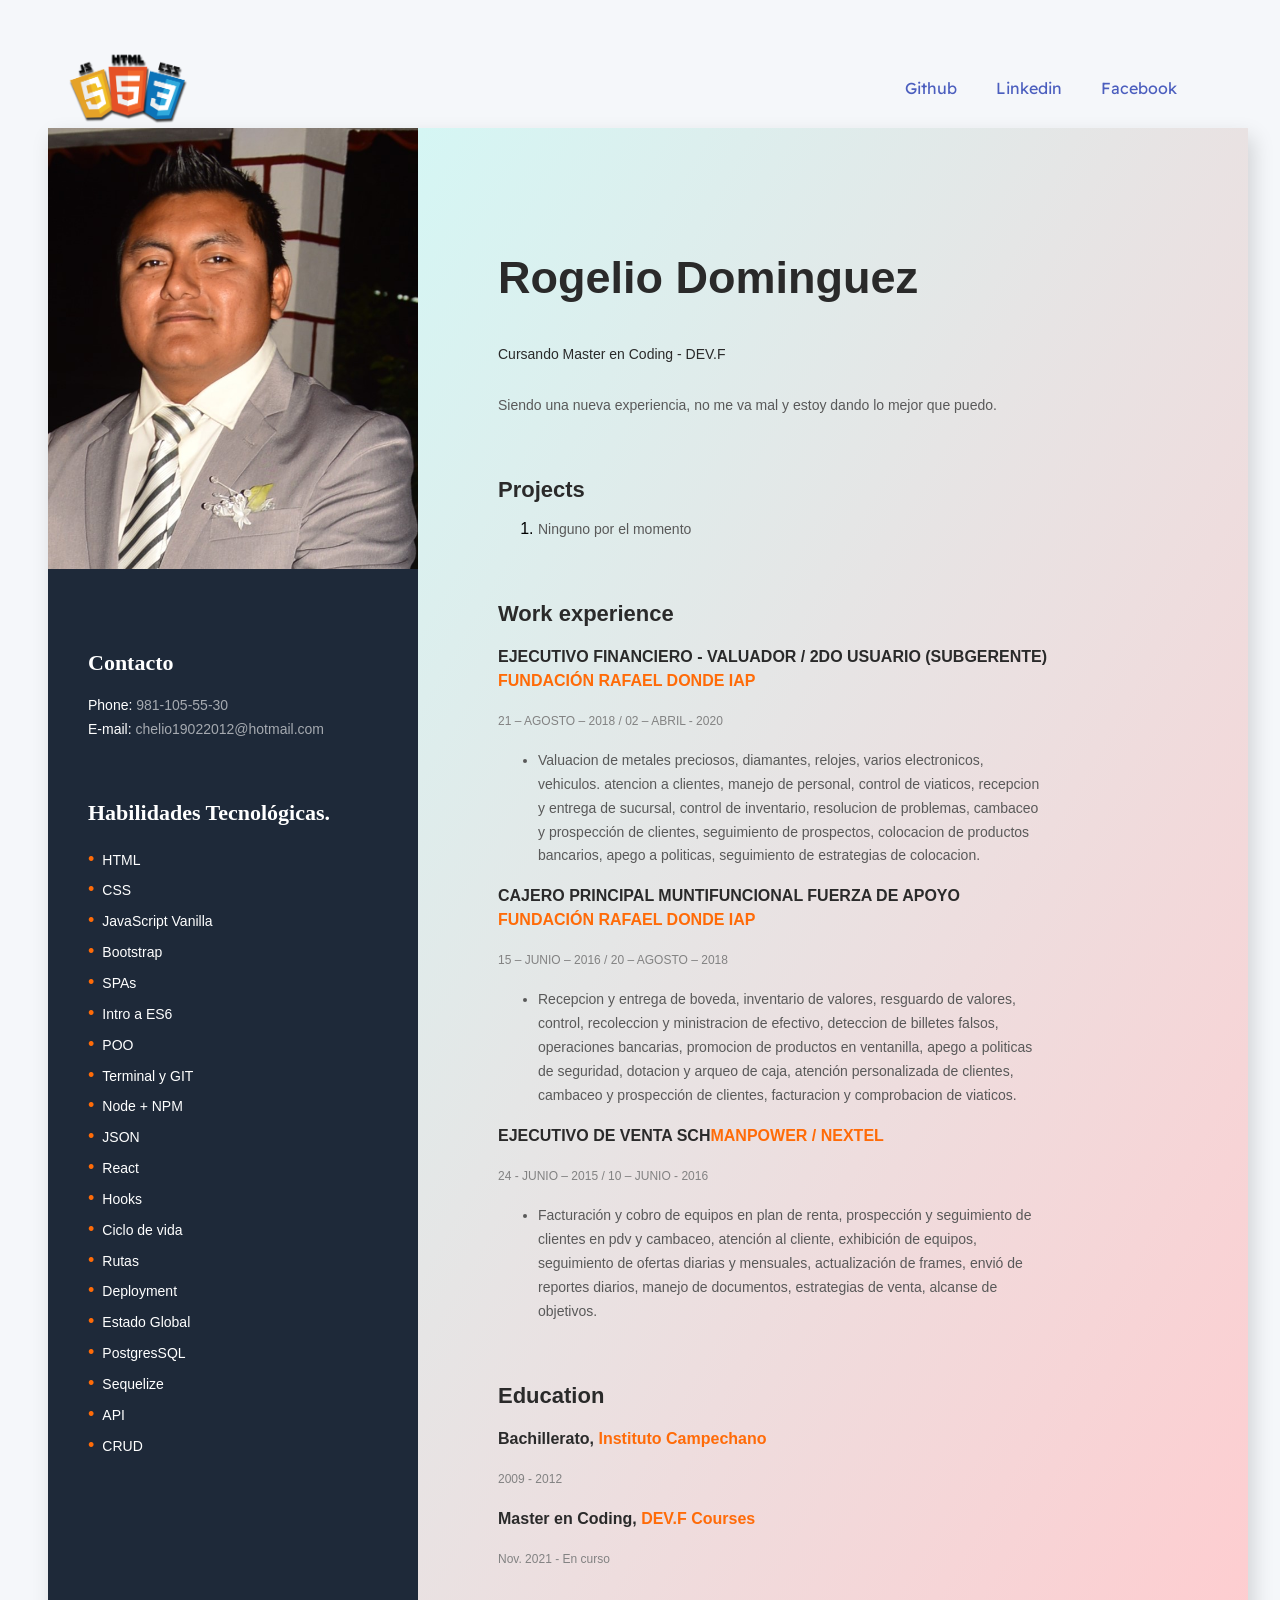
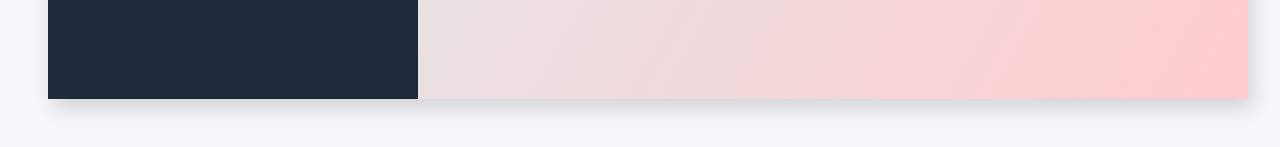
==== index.html @ a3e06536 "linkeando el navbar" ====
<!DOCTYPE html>
<html lang="es">
<head>
    <meta charset="UTF-8">
    <meta http-equiv="X-UA-Compatible" content="IE=edge">
    <meta name="viewport" content="width=device-width, initial-scale=1.0">
    <title>Mi C.V.</title>
    <!-- fonts de google -->
    <link rel="preconnect" href="https://fonts.googleapis.com">
<link rel="preconnect" href="https://fonts.gstatic.com" crossorigin>
<link href="https://fonts.googleapis.com/css2?family=Nunito+Sans:wght@400;600&family=Readex+Pro:wght@500&display=swap" rel="stylesheet">
    <link rel="stylesheet" href="mi-cv-style.css">
</head>
<body>
    <main class="info">
        <nav class="navbar">
            <div class="navbar__logo">
                <img src="./img/js-html-css.png" alt="navbar__logo">
            </div>
            <div class="navbar__links">
                <a href="https://github.com/CHELIO1902?tab=repositories">Github</a>
                <a href="https://www.linkedin.com/in/rogelio-dominguez-cob-293a72222/">Linkedin</a>
                <a href="https://www.facebook.com/CHELIO25/">Facebook</a>
                <!-- <a href=""></a> -->
            </div>
        </nav>
        <div class="container">
            <aside class="left-side">
              <img
                src="./img/DSC_0675 - copia.JPG"
                alt="My photo"
                width="370"
                class="photo"
              />
      
              <section class="contacts">
                <h2 class="contacts-title">Contacto</h2>
                <ul class="contacts-list">
                  <li class="contacts-item">
                    Phone:
                    <a href="tel:+777777777777" class="contacts-link"
                      >981-105-55-30</a
                    >
                  </li>
                  <li class="contacts-item">
                    E-mail:
                    <a href="mailto:JohnDoe@gmail.com" class="contacts-link"
                      >chelio19022012@hotmail.com</a
                    >
                  </li>
                </ul>
              </section>
      
              <section class="skills">
                <h2 class="skills-title">
                  Habilidades Tecnológicas.
                </h2>
                <ul class="skills-list">
                  <li class="skills-item">HTML</li>
                  <li class="skills-item">CSS</li>
                  <li class="skills-item">JavaScript Vanilla</li>
                  <li class="skills-item">Bootstrap</li>
                  <li class="skills-item">SPAs</li>
                  <li class="skills-item">Intro a ES6</li>
                  <li class="skills-item">POO</li>
                  <li class="skills-item">Terminal y GIT</li>
                  <li class="skills-item">Node + NPM</li>
                  <li class="skills-item">JSON</li>
                  <li class="skills-item">React</li>
                  <li class="skills-item">Hooks</li>
                  <li class="skills-item">Ciclo de vida</li>
                  <li class="skills-item">Rutas</li>
                  <li class="skills-item">Deployment</li>
                  <li class="skills-item">Estado Global</li>
                  <li class="skills-item">PostgresSQL </li>
                  <li class="skills-item">Sequelize</li>
                  <li class="skills-item">API</li>
                  <li class="skills-item">CRUD</li>
                

                <!--   <li class="skills-item">React</li>
                  <li class="skills-item">Node.js</li> -->
                </ul>
              </section>
              <section class="skills">
                <!-- <h2 class="skills-title">
                  Soft skills
                </h2>
                <ul class="skills-list">
                  <li class="skills-item">Scrum</li>
                  <li class="skills-item">Agile</li>
                  <li class="skills-item">GTD</li>
                  <li class="skills-item">Teamwork</li> -->
                </ul>
              </section>
            </aside>
            <div class="right-side">
              <section class="bio">
                <h1 class="bio-title">Rogelio Dominguez</h1>
                <p class="bio-occupation">
                  Cursando Master en Coding - DEV.F
                </p>
                <p class="bio-about">Siendo una nueva experiencia, no me va mal y estoy dando lo mejor que puedo.
                </p>
              </section>
      
              <section class="projects">
                <h2 class="projects-title">Projects</h2>
      
                <ol>
                  <li>
                    <a class="experience-item">
                      Ninguno por el momento
                    </a>
                  <!-- </li>
                  <li>
                    <a href="https://cryptohub.goit.global/" class="projects-link">
                      https://cryptohub.goit.global
                    </a>
                  </li>
                  <li>
                    <a href="https://kidslike.goit.global/" class="projects-link">
                      https://kidslike.goit.global
                    </a> -->
                  </li>
                </ol>
              </section>
              <section class="jobs">
                <h2 class="jobs-title">
                  Work experience
                </h2>
      
                <h3 class="jobs-occupation">
                  EJECUTIVO FINANCIERO - VALUADOR / 2DO USUARIO (SUBGERENTE)
                  <span class="accent">FUNDACIÓN RAFAEL DONDE IAP </span>
                </h3>
      
                <p class="jobs-time">
                  21 – AGOSTO – 2018 / 02 – ABRIL - 2020
                </p>
      
                <ul class="experience">
                  <li class="experience-item">Valuacion de metales preciosos, diamantes, relojes, varios electronicos, vehiculos. atencion a clientes, manejo de personal, control de viaticos, recepcion y entrega de sucursal, control de inventario, resolucion de problemas, cambaceo y prospección de clientes, seguimiento de prospectos, colocacion de productos bancarios, apego a politicas, seguimiento de estrategias de colocacion.
                </ul>
      
                <h3 class="jobs-occupation">
                  CAJERO PRINCIPAL MUNTIFUNCIONAL FUERZA DE APOYO <span class="accent">FUNDACIÓN RAFAEL DONDE IAP</span>
                </h3>
                <p class="jobs-time">15 – JUNIO – 2016 / 20 – AGOSTO – 2018</p>
                <ul class="experience">
                  <li class="experience-item">Recepcion y entrega de boveda, inventario de valores, resguardo de valores, control, recoleccion y ministracion de efectivo, deteccion de billetes falsos, operaciones bancarias, promocion de productos en ventanilla, apego a politicas de seguridad, dotacion y arqueo de caja, atención personalizada de clientes, cambaceo y prospección de clientes, facturacion y comprobacion de viaticos.</li>
                  
                </ul>
      
                <h3 class="jobs-occupation">
                  EJECUTIVO DE VENTA SCH<span class="accent">MANPOWER / NEXTEL</span>
                </h3>
                <p class="jobs-time">24 - JUNIO – 2015 / 10 – JUNIO - 2016 </p>
                <ul class="experience">
                  <li class="experience-item">Facturación y cobro de equipos en plan de renta, prospección y seguimiento de clientes en pdv y cambaceo, atención al cliente, exhibición de equipos, seguimiento de ofertas diarias y mensuales, actualización de frames, envió de reportes diarios, manejo de documentos, estrategias de venta, alcanse de objetivos.</li>
                  
                </ul>
              </section>
              <section class="education">
                <h2 class="education-title">Education</h2>
      
                <h3 class="education-degree">
                  Bachillerato,
                  <span class="accent"
                    > Instituto Campechano</span>
                </h3>
                <p class="education-time">2009 - 2012</p>
      
                <h3 class="education-degree">
                  Master en Coding, <span class="accent">DEV.F Courses</span>
                </h3>
                <p class="education-time">Nov. 2021 - En curso</p>
              </section>
            </div>
          </div>

    </main>

</body>
</html>
---- mi-cv-style.css ----
/*utilidades*/
.info {
    display: flex;
    flex-direction: column;
    align-items: center;
}

/*secciones*/
.navbar {
    height: 80px;
    width: 1152px;
    display: flex;
    justify-content: space-between;
}

.navbar__logo {
    height: 100%;
    width: 300px;
}
 .navbar__logo img {
     height: 100%;
     width: auto;
 }

.navbar__links {
    height: 100%;
    width: 350px;
    display: flex;
    justify-content: space-evenly;
    align-items: center;
}

.navbar__links a {
    text-decoration: none;
    font-family: Arial, Helvetica, sans-serif;
    color:  #4b5ebe;
    font-family: 'Readex Pro', sans-serif;
}
/* imagen e informacion personal */
body {
    background-color: #f5f7fa;
    padding: 40px;
    font-family: 'Montserrat', sans-serif;
  }
  
  .container {
    display: flex;
    width: 1200px;
    margin-left: auto;
    margin-right: auto;
  
    background: linear-gradient(
      120deg,
      #ccfffc,
      #ffcccf
    );
    box-shadow: 5px 9px 20px rgba(0, 0, 0, 0.15);
  }
  
  .bio,
  .projects,
  .jobs,
  .education {
    margin-bottom: 60px;
  }
  
  .right-side {
    width: 830px;
    padding-left: 80px;
    padding-right: 200px;
    padding-top: 68px;
    padding-bottom: 68px;
  }
  
  .bio-title {
    font-size: 45px;
    line-height: 2;
    margin-bottom: 20px;
  }
  
  .bio-occupation {
    margin-bottom: 27px;
  }
  
  .bio-title,
  .bio-occupation {
    color: #2a2a2a;
  }
  
  .bio-occupation,
  .bio-about {
    font-size: 14px;
    line-height: 1.714;
  }
  
  .bio-about {
    color: #595959;
  }
  
  .projects-title {
    margin-bottom: 14px;
    color: #2a2a2a;
    font-size: 22px;
    line-height: 24px;
  }
  
  .projects-link {
    color: #220fdc;
    font-size: 14px;
    line-height: 24px;
  }
  
  .projects-link:hover {
    color: #ff6b08;
  }
  
  .jobs-title,
  .education-title {
    color: #2a2a2a;
    font-size: 22px;
    line-height: 1.091;
  }
  
  .jobs-occupation,
  .education-degree {
    color: #2a2a2a;
    font-size: 16px;
    line-height: 1.5;
  }
  
  .jobs-time,
  .education-time {
    color: #828282;
    font-size: 12px;
    line-height: 2;
  }
  
  .experience-item {
    color: #595959;
    font-size: 14px;
    line-height: 1.714;
  }
  
  .accent {
    color: #ff6b08;
  }
  
  /* ========= left-side ========= */
  
  .left-side {
    width: 370px;
    background-color: #1e2939;
    color: #fff;
  }
  
  .skills-title {
    font-size: 22px;
    line-height: 1.091;
  }
  
  .skills-item {
    font-size: 14px;
    line-height: 1.714;
  }
  
  .skills-list {
    list-style: none;
    padding-left: 0;
  }
  
  .skills-item::before {
    content: "\2022";
    margin-right: 8px;
    color: #ff6b08;
    font-size: 18px;
  }
  
  .photo {
    width: 370px;
  }
  
  .photo,
  .contacts,
  .skills,
  .widget {
    margin-bottom: 60px;
  }
  
  .contacts,
  .skills,
  .widget {
    padding-left: 40px;
  }
  
  .contacts-title,
  .skills-title {
    color: #ffffff;
    font-family: Montserrat;
    font-size: 22px;
    font-weight: 700;
    line-height: 24px;
  }
  
  .contacts-list {
    list-style: none;
    padding-left: 0;
  }
  
  .contacts-item {
    font-size: 14px;
    font-weight: 400;
    line-height: 24px;
    color: #ffffff;
  }
  
  .contacts-link {
    opacity: 0.6;
    color: #ffffff;
    text-decoration: none;
  }
  
  .contacts-link:hover {
    opacity: 1;
    text-decoration: underline;
  }
  
  .widget-link {
    color: #fff;
    background-color: #ff6b08;
    padding-top: 20px;
    padding-right: 43px;
    padding-bottom: 20px;
    padding-left: 43px;
    text-decoration: none;
    text-transform: uppercase;
    font-size: 12px;
    font-weight: bold;
    box-shadow: 0px 0px 13px 1px rgba(255,107,8,0.4);
  }
  
  .widget-link:hover {
    box-shadow: 0px 6px 32px 1px rgba(255,107,8,0.92);
  }
  
  .widget:hover {
    animation: shake 1s;
  }
  
  .photo:hover {
    animation: pulse 1s;
  }
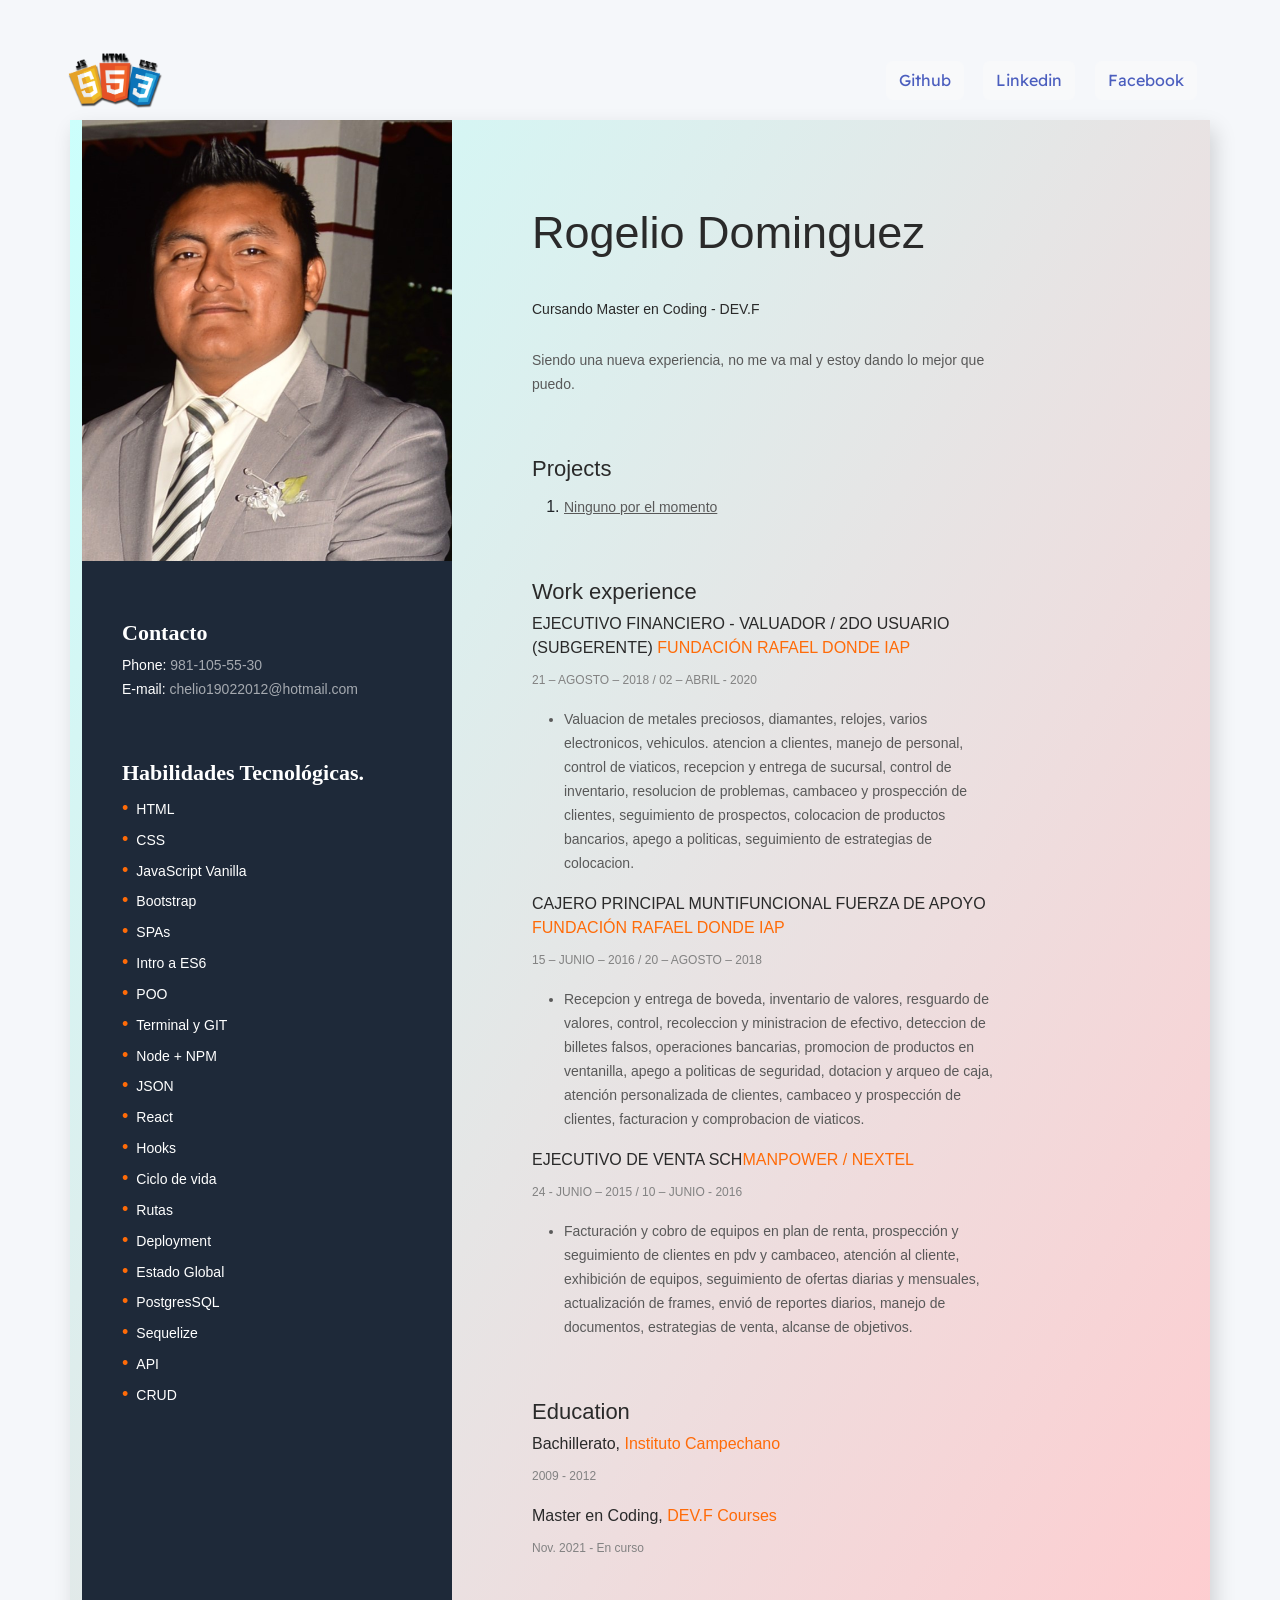
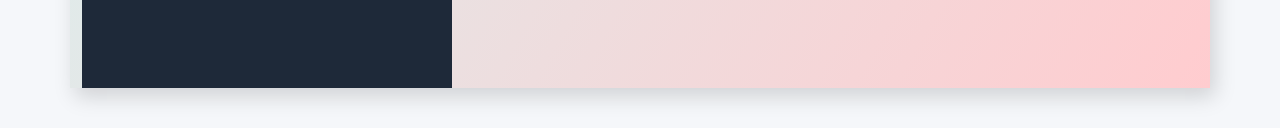
==== commit 14822b35: "agregando bootstrap y actualizando los link" ====
--- a/index.html
+++ b/index.html
@@ -6,10 +6,11 @@
     <meta name="viewport" content="width=device-width, initial-scale=1.0">
     <title>Mi C.V.</title>
     <!-- fonts de google -->
-    <link rel="preconnect" href="https://fonts.googleapis.com">
+<link href="https://cdn.jsdelivr.net/npm/bootstrap@5.2.1/dist/css/bootstrap.min.css" rel="stylesheet" integrity="sha384-iYQeCzEYFbKjA/T2uDLTpkwGzCiq6soy8tYaI1GyVh/UjpbCx/TYkiZhlZB6+fzT" crossorigin="anonymous">
+<link rel="preconnect" href="https://fonts.googleapis.com">
 <link rel="preconnect" href="https://fonts.gstatic.com" crossorigin>
 <link href="https://fonts.googleapis.com/css2?family=Nunito+Sans:wght@400;600&family=Readex+Pro:wght@500&display=swap" rel="stylesheet">
-    <link rel="stylesheet" href="mi-cv-style.css">
+<link rel="stylesheet" href="mi-cv-style.css">
 </head>
 <body>
     <main class="info">
@@ -18,9 +19,16 @@
                 <img src="./img/js-html-css.png" alt="navbar__logo">
             </div>
             <div class="navbar__links">
-                <a href="https://github.com/CHELIO1902?tab=repositories">Github</a>
-                <a href="https://www.linkedin.com/in/rogelio-dominguez-cob-293a72222/">Linkedin</a>
-                <a href="https://www.facebook.com/CHELIO25/">Facebook</a>
+              <button type="button" class="btn btn-light">
+                <a href="https://github.com/CHELIO1902?tab=repositories" target="_blank">Github</a>
+              </button>
+              <button type="button" class="btn btn-light">
+                <a href="https://www.linkedin.com/in/rogelio-dominguez-cob-293a72222/" target="_blank">Linkedin</a>
+              </button>
+              <button type="button" class="btn btn-light">
+                <a href="https://www.facebook.com/CHELIO25/" target="_blank">Facebook</a>
+              </button> 
+
                 <!-- <a href=""></a> -->
             </div>
         </nav>
@@ -180,6 +188,6 @@
           </div>
 
     </main>
-
+    <script src="https://cdn.jsdelivr.net/npm/bootstrap@5.2.1/dist/js/bootstrap.bundle.min.js" integrity="sha384-u1OknCvxWvY5kfmNBILK2hRnQC3Pr17a+RTT6rIHI7NnikvbZlHgTPOOmMi466C8" crossorigin="anonymous"></script>
 </body>
 </html>
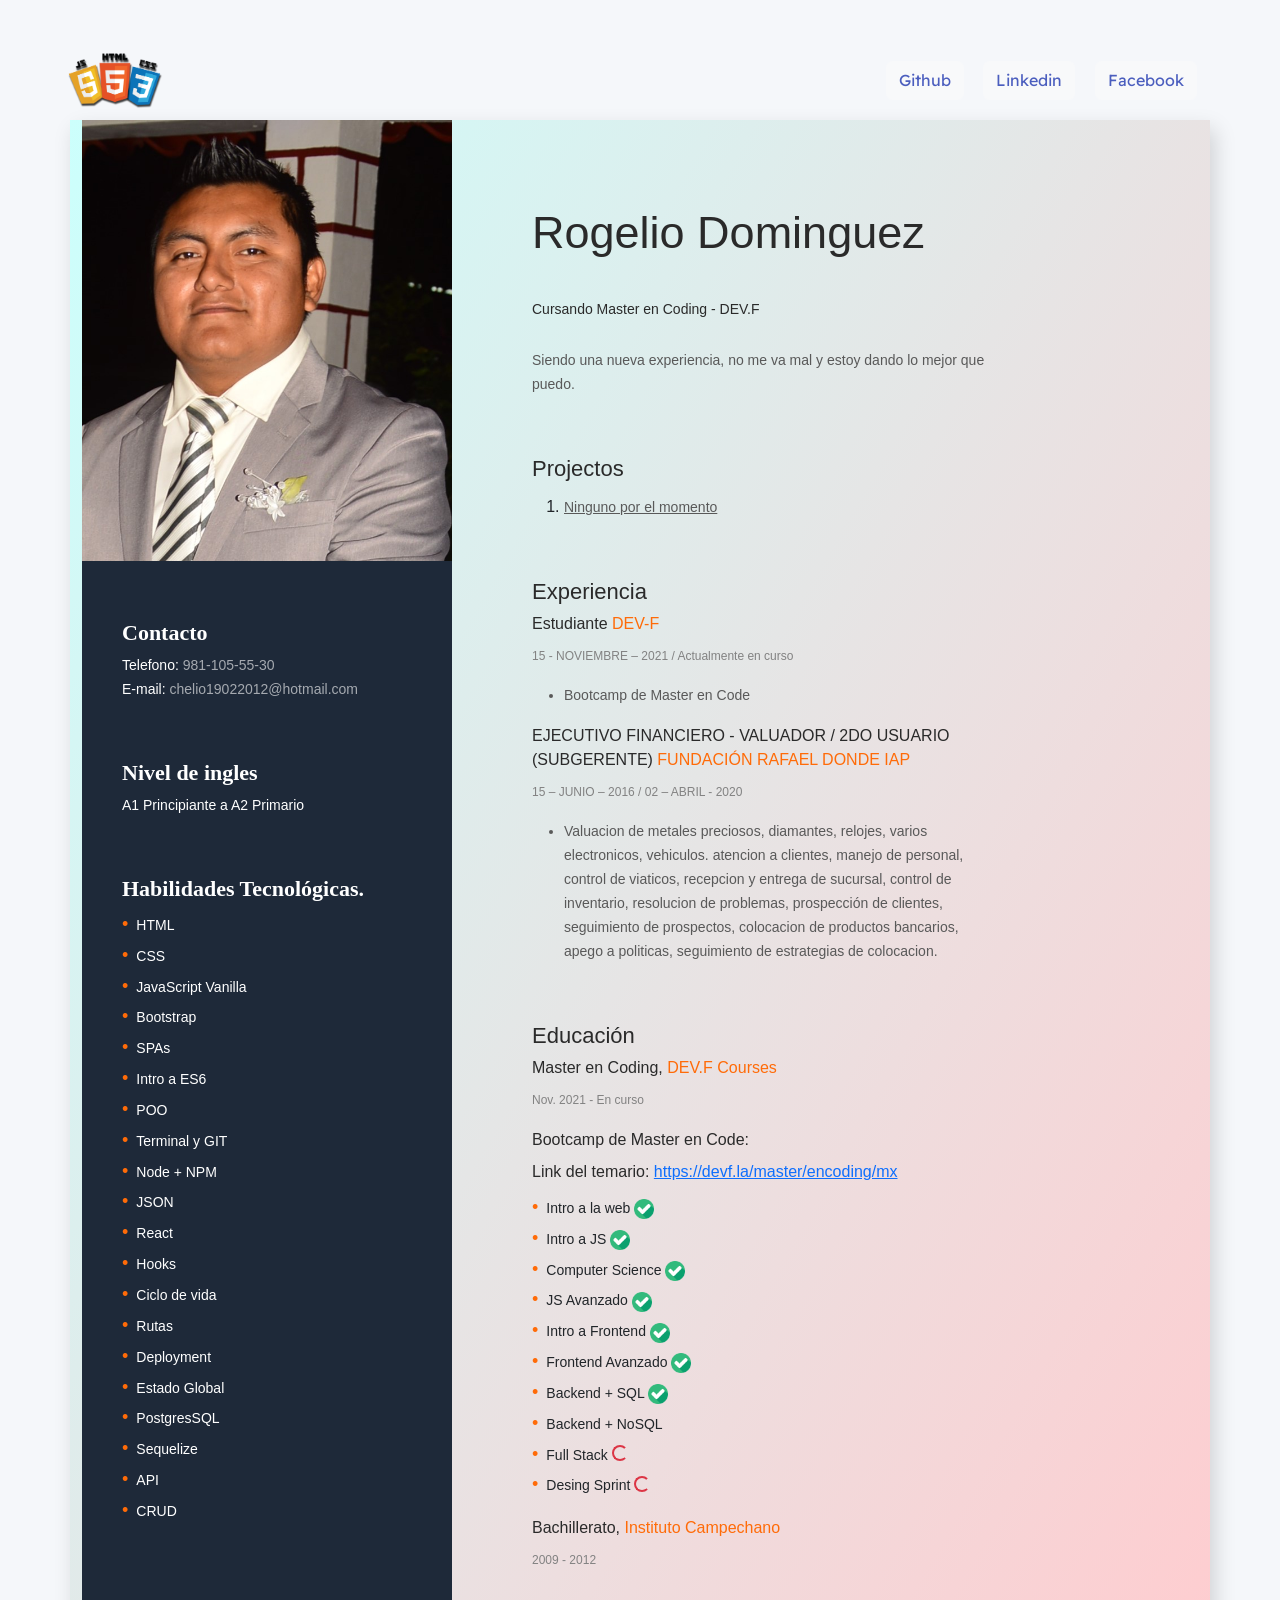
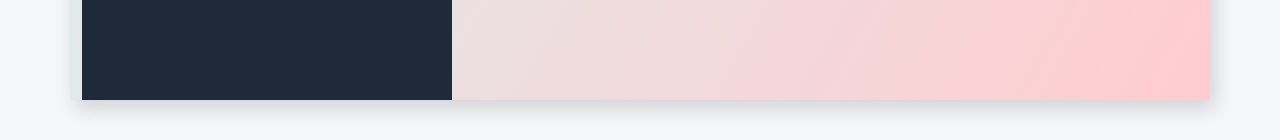
==== commit 107014a7: "Actualizando cv, agregando iconos e informacion de DEV-F" ====
--- a/index.html
+++ b/index.html
@@ -45,16 +45,28 @@
                 <h2 class="contacts-title">Contacto</h2>
                 <ul class="contacts-list">
                   <li class="contacts-item">
-                    Phone:
-                    <a href="tel:+777777777777" class="contacts-link"
+                    Telefono:
+                    <a  class="contacts-link"
                       >981-105-55-30</a
                     >
                   </li>
+
                   <li class="contacts-item">
                     E-mail:
-                    <a href="mailto:JohnDoe@gmail.com" class="contacts-link"
+                    <a class="contacts-link"
                       >chelio19022012@hotmail.com</a
                     >
+                  </li>
+
+                  
+                </ul>
+              </section>
+
+              <section class="contacts">
+                <h2 class="contacts-title">Nivel de ingles</h2>
+                <ul class="contacts-list">
+                  <li class="contacts-item">
+                    A1 Principiante a A2 Primario
                   </li>
                 </ul>
               </section>
@@ -84,22 +96,8 @@
                   <li class="skills-item">Sequelize</li>
                   <li class="skills-item">API</li>
                   <li class="skills-item">CRUD</li>
-                
-
-                <!--   <li class="skills-item">React</li>
-                  <li class="skills-item">Node.js</li> -->
-                </ul>
-              </section>
-              <section class="skills">
-                <!-- <h2 class="skills-title">
-                  Soft skills
-                </h2>
-                <ul class="skills-list">
-                  <li class="skills-item">Scrum</li>
-                  <li class="skills-item">Agile</li>
-                  <li class="skills-item">GTD</li>
-                  <li class="skills-item">Teamwork</li> -->
-                </ul>
+                </ul>
+
               </section>
             </aside>
             <div class="right-side">
@@ -113,65 +111,99 @@
               </section>
       
               <section class="projects">
-                <h2 class="projects-title">Projects</h2>
+                <h2 class="projects-title">Projectos</h2>
       
                 <ol>
                   <li>
                     <a class="experience-item">
                       Ninguno por el momento
                     </a>
-                  <!-- </li>
-                  <li>
-                    <a href="https://cryptohub.goit.global/" class="projects-link">
-                      https://cryptohub.goit.global
-                    </a>
-                  </li>
-                  <li>
-                    <a href="https://kidslike.goit.global/" class="projects-link">
-                      https://kidslike.goit.global
-                    </a> -->
                   </li>
                 </ol>
               </section>
+
+              <!-- experiencia -->
               <section class="jobs">
                 <h2 class="jobs-title">
-                  Work experience
+                  Experiencia
                 </h2>
-      
+                
+                <h3 class="jobs-occupation">
+                  Estudiante <span class="accent"> DEV-F</span>
+                </h3>
+                <p class="jobs-time">15 - NOVIEMBRE – 2021 / Actualmente en curso </p>
+                <ul class="experience">
+                  <li class="experience-item">Bootcamp de Master en Code</li>
+                </ul>
+
                 <h3 class="jobs-occupation">
                   EJECUTIVO FINANCIERO - VALUADOR / 2DO USUARIO (SUBGERENTE)
                   <span class="accent">FUNDACIÓN RAFAEL DONDE IAP </span>
                 </h3>
       
                 <p class="jobs-time">
-                  21 – AGOSTO – 2018 / 02 – ABRIL - 2020
+                  15 – JUNIO – 2016 / 02 – ABRIL - 2020
                 </p>
       
                 <ul class="experience">
-                  <li class="experience-item">Valuacion de metales preciosos, diamantes, relojes, varios electronicos, vehiculos. atencion a clientes, manejo de personal, control de viaticos, recepcion y entrega de sucursal, control de inventario, resolucion de problemas, cambaceo y prospección de clientes, seguimiento de prospectos, colocacion de productos bancarios, apego a politicas, seguimiento de estrategias de colocacion.
-                </ul>
-      
-                <h3 class="jobs-occupation">
-                  CAJERO PRINCIPAL MUNTIFUNCIONAL FUERZA DE APOYO <span class="accent">FUNDACIÓN RAFAEL DONDE IAP</span>
-                </h3>
-                <p class="jobs-time">15 – JUNIO – 2016 / 20 – AGOSTO – 2018</p>
-                <ul class="experience">
-                  <li class="experience-item">Recepcion y entrega de boveda, inventario de valores, resguardo de valores, control, recoleccion y ministracion de efectivo, deteccion de billetes falsos, operaciones bancarias, promocion de productos en ventanilla, apego a politicas de seguridad, dotacion y arqueo de caja, atención personalizada de clientes, cambaceo y prospección de clientes, facturacion y comprobacion de viaticos.</li>
-                  
-                </ul>
-      
-                <h3 class="jobs-occupation">
-                  EJECUTIVO DE VENTA SCH<span class="accent">MANPOWER / NEXTEL</span>
-                </h3>
-                <p class="jobs-time">24 - JUNIO – 2015 / 10 – JUNIO - 2016 </p>
-                <ul class="experience">
-                  <li class="experience-item">Facturación y cobro de equipos en plan de renta, prospección y seguimiento de clientes en pdv y cambaceo, atención al cliente, exhibición de equipos, seguimiento de ofertas diarias y mensuales, actualización de frames, envió de reportes diarios, manejo de documentos, estrategias de venta, alcanse de objetivos.</li>
-                  
-                </ul>
+                  <li class="experience-item">Valuacion de metales preciosos, diamantes, relojes, varios electronicos, vehiculos. atencion a clientes, manejo de personal, control de viaticos, recepcion y entrega de sucursal, control de inventario, resolucion de problemas, prospección de clientes, seguimiento de prospectos, colocacion de productos bancarios, apego a politicas, seguimiento de estrategias de colocacion.
+                </ul>
+      
+                
+      
+               
+
+                <!-- educacion -->
               </section>
               <section class="education">
-                <h2 class="education-title">Education</h2>
-      
+                <h2 class="education-title">Educación</h2>
+                
+                <h3 class="education-degree">
+                  Master en Coding, <span class="accent">DEV.F Courses</span>
+                </h3>
+                <p class="education-time">Nov. 2021 - En curso</p>
+
+                <h3 class="education-degree"> Bootcamp de Master en Code:</h3>
+                <h3 class="education-degree"> Link del temario: <a href="https://devf.la/master/encoding/mx" target="_blank">https://devf.la/master/encoding/mx</a></h3> 
+
+                <ul class="skills-list">
+                  <li class="skills-item">Intro a la web
+                    <img class="course-completed" src="./img/comprobado.png" alt="logo_completado">
+                  </li>
+                  <li class="skills-item">Intro a JS
+                    <img class="course-completed" src="./img/comprobado.png" alt="logo_completado">
+                  </li>
+                  <li class="skills-item">Computer Science
+                    <img class="course-completed" src="./img/comprobado.png" alt="logo_completado">
+                  </li>
+                  <li class="skills-item">JS Avanzado
+                    <img class="course-completed" src="./img/comprobado.png" alt="logo_completado">
+                  </li>
+                  <li class="skills-item">Intro a Frontend
+                    <img class="course-completed" src="./img/comprobado.png" alt="logo_completado">
+                  </li>
+                  <li class="skills-item">Frontend Avanzado
+                    <img class="course-completed" src="./img/comprobado.png" alt="logo_completado">
+                  </li>
+                  <li class="skills-item">Backend + SQL
+                    <img class="course-completed" src="./img/comprobado.png" alt="logo_completado">
+                  </li>
+                  <li class="skills-item">Backend + NoSQL
+                    <div class="spinner-grow spinner-grow-sm text-warning" role="status">
+                      <span class="visually-hidden">Loading...</span>
+                    </div>
+                  </li>
+                  <li class="skills-item">Full Stack
+                    <div class="spinner-border spinner-border-sm text-danger" role="status">
+                      <span class="visually-hidden">Loading...</span>
+                    </div>
+                  </li>
+                  <li class="skills-item">Desing Sprint
+                    <div class="spinner-border spinner-border-sm text-danger" role="status">
+                      <span class="visually-hidden">Loading...</span>
+                    </div>
+                  </li>
+                </ul>
                 <h3 class="education-degree">
                   Bachillerato,
                   <span class="accent"
@@ -179,10 +211,6 @@
                 </h3>
                 <p class="education-time">2009 - 2012</p>
       
-                <h3 class="education-degree">
-                  Master en Coding, <span class="accent">DEV.F Courses</span>
-                </h3>
-                <p class="education-time">Nov. 2021 - En curso</p>
               </section>
             </div>
           </div>
--- a/mi-cv-style.css
+++ b/mi-cv-style.css
@@ -163,6 +163,11 @@
     line-height: 1.714;
   }
   
+  .course-completed {
+    width: 20px;
+    height: 20px;
+  }
+
   .skills-list {
     list-style: none;
     padding-left: 0;
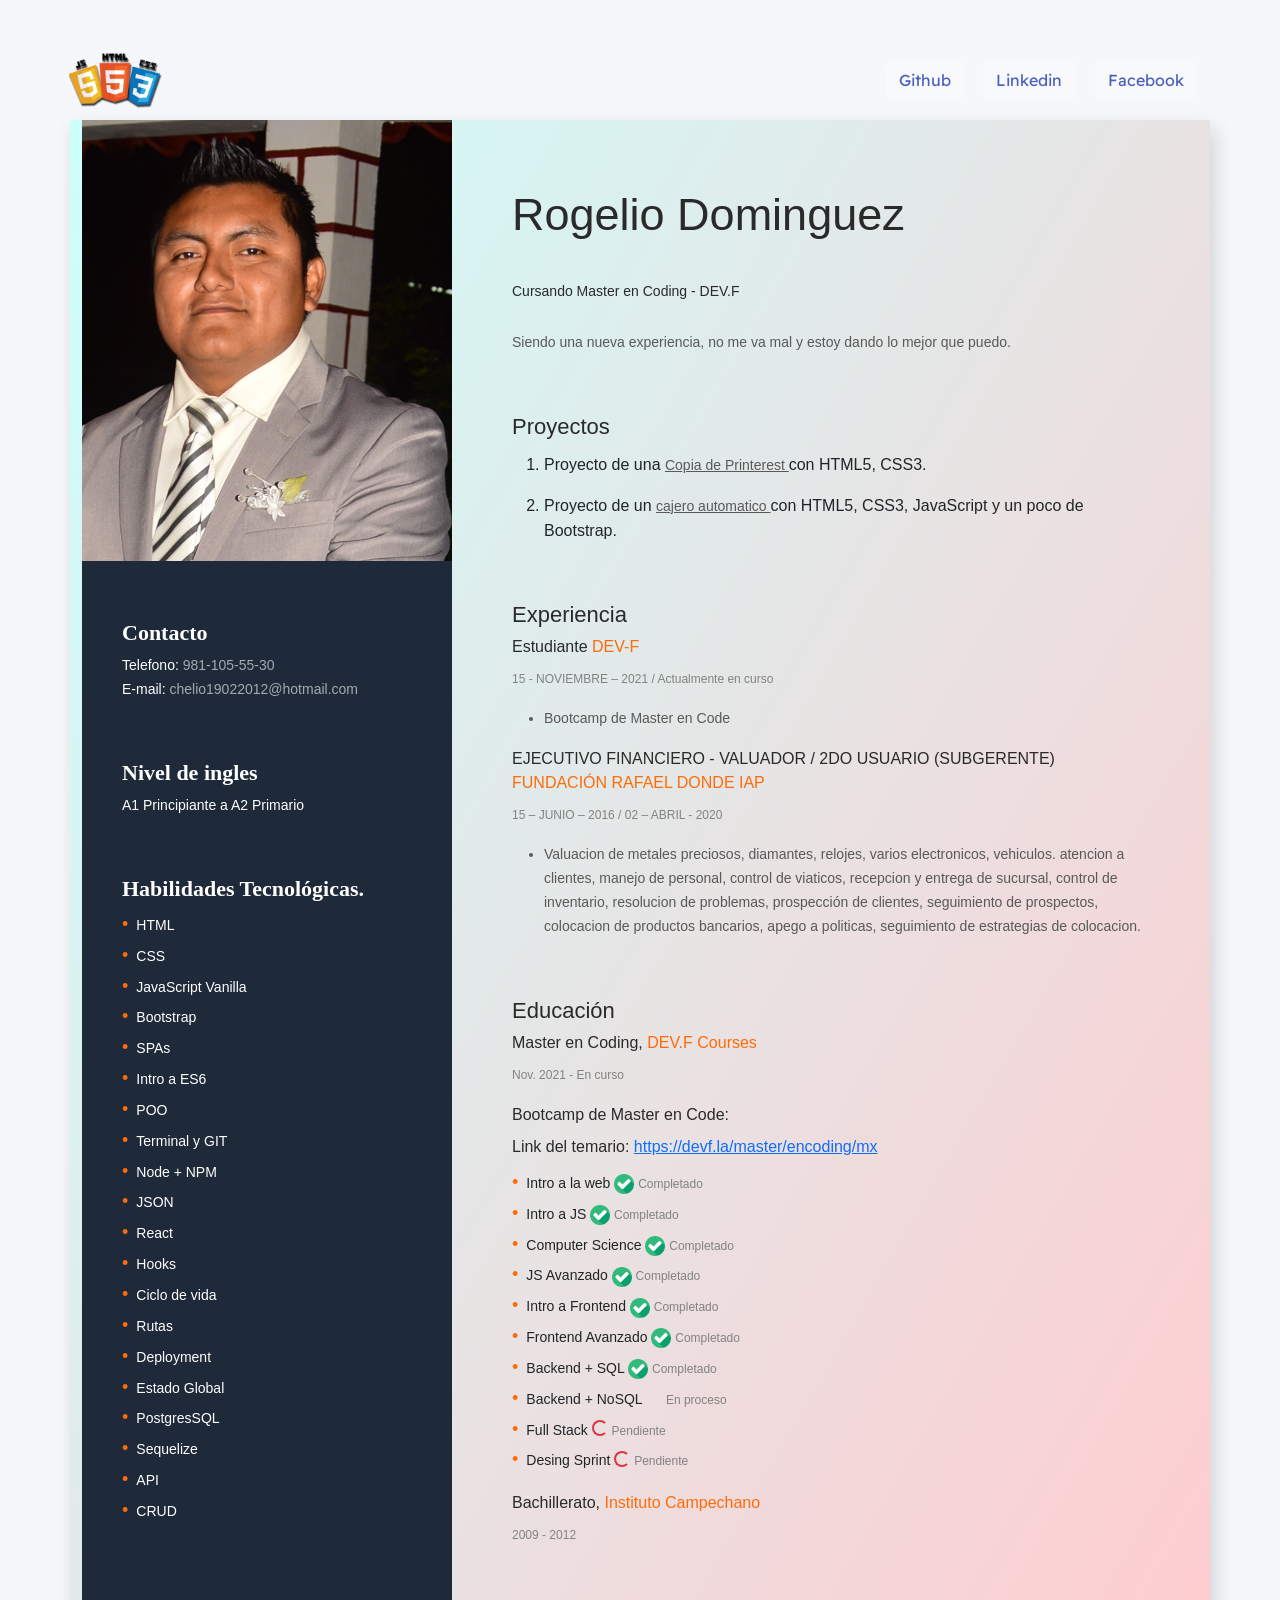
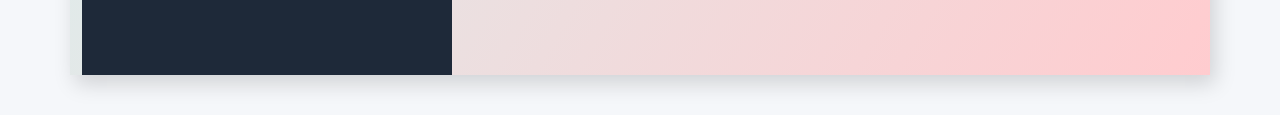
==== commit 2c66f4db: "se agregan 2 proyectos y se actualiza el padding del right-side" ====
--- a/index.html
+++ b/index.html
@@ -109,15 +109,29 @@
                 <p class="bio-about">Siendo una nueva experiencia, no me va mal y estoy dando lo mejor que puedo.
                 </p>
               </section>
-      
+              
+              <!-- proyectos -->
               <section class="projects">
-                <h2 class="projects-title">Projectos</h2>
+                <h2 class="projects-title">Proyectos</h2>
       
                 <ol>
-                  <li>
-                    <a class="experience-item">
-                      Ninguno por el momento
-                    </a>
+                  <li> 
+                    <p>
+                      Proyecto de una
+                      <a href="https://chelio1902.github.io/Copia-de-Printerest/" target="_blank" class="experience-item">
+                         Copia de Printerest
+                      </a>
+                      con HTML5, CSS3.
+                    </p>
+                  </li>
+                  <li> 
+                    <p>
+                      Proyecto de un
+                      <a href="https://chelio1902.github.io/proyecto-cajero-automatico/index.html" target="_blank" class="experience-item">
+                         cajero automatico 
+                      </a>
+                      con HTML5, CSS3, JavaScript y un poco de Bootstrap.
+                    </p>
                   </li>
                 </ol>
               </section>
@@ -168,40 +182,51 @@
 
                 <ul class="skills-list">
                   <li class="skills-item">Intro a la web
-                    <img class="course-completed" src="./img/comprobado.png" alt="logo_completado">
+                    <img class="course-completed" src="./img/comprobado.png" alt="logo_completado" class="education-time">
+                    <h class="education-time" >Completado</h>
+                  </li> 
                   </li>
                   <li class="skills-item">Intro a JS
                     <img class="course-completed" src="./img/comprobado.png" alt="logo_completado">
+                    <h class="education-time" >Completado</h>
                   </li>
                   <li class="skills-item">Computer Science
                     <img class="course-completed" src="./img/comprobado.png" alt="logo_completado">
+                    <h class="education-time" >Completado</h>
                   </li>
                   <li class="skills-item">JS Avanzado
                     <img class="course-completed" src="./img/comprobado.png" alt="logo_completado">
+                    <h class="education-time" >Completado</h>
                   </li>
                   <li class="skills-item">Intro a Frontend
                     <img class="course-completed" src="./img/comprobado.png" alt="logo_completado">
+                    <h class="education-time" >Completado</h>
                   </li>
                   <li class="skills-item">Frontend Avanzado
                     <img class="course-completed" src="./img/comprobado.png" alt="logo_completado">
+                    <h class="education-time" >Completado</h>
                   </li>
                   <li class="skills-item">Backend + SQL
                     <img class="course-completed" src="./img/comprobado.png" alt="logo_completado">
+                    <h class="education-time" >Completado</h>
                   </li>
                   <li class="skills-item">Backend + NoSQL
                     <div class="spinner-grow spinner-grow-sm text-warning" role="status">
                       <span class="visually-hidden">Loading...</span>
                     </div>
+                    <h class="education-time" >En proceso</h>
                   </li>
                   <li class="skills-item">Full Stack
                     <div class="spinner-border spinner-border-sm text-danger" role="status">
                       <span class="visually-hidden">Loading...</span>
                     </div>
+                    <h class="education-time" >Pendiente</h>
                   </li>
                   <li class="skills-item">Desing Sprint
                     <div class="spinner-border spinner-border-sm text-danger" role="status">
                       <span class="visually-hidden">Loading...</span>
                     </div>
+                    <h class="education-time" >Pendiente</h>
                   </li>
                 </ul>
                 <h3 class="education-degree">
--- a/mi-cv-style.css
+++ b/mi-cv-style.css
@@ -66,9 +66,9 @@
   
   .right-side {
     width: 830px;
-    padding-left: 80px;
-    padding-right: 200px;
-    padding-top: 68px;
+    padding-left: 60px;
+    padding-right: 50px;
+    padding-top: 50px;
     padding-bottom: 68px;
   }
   
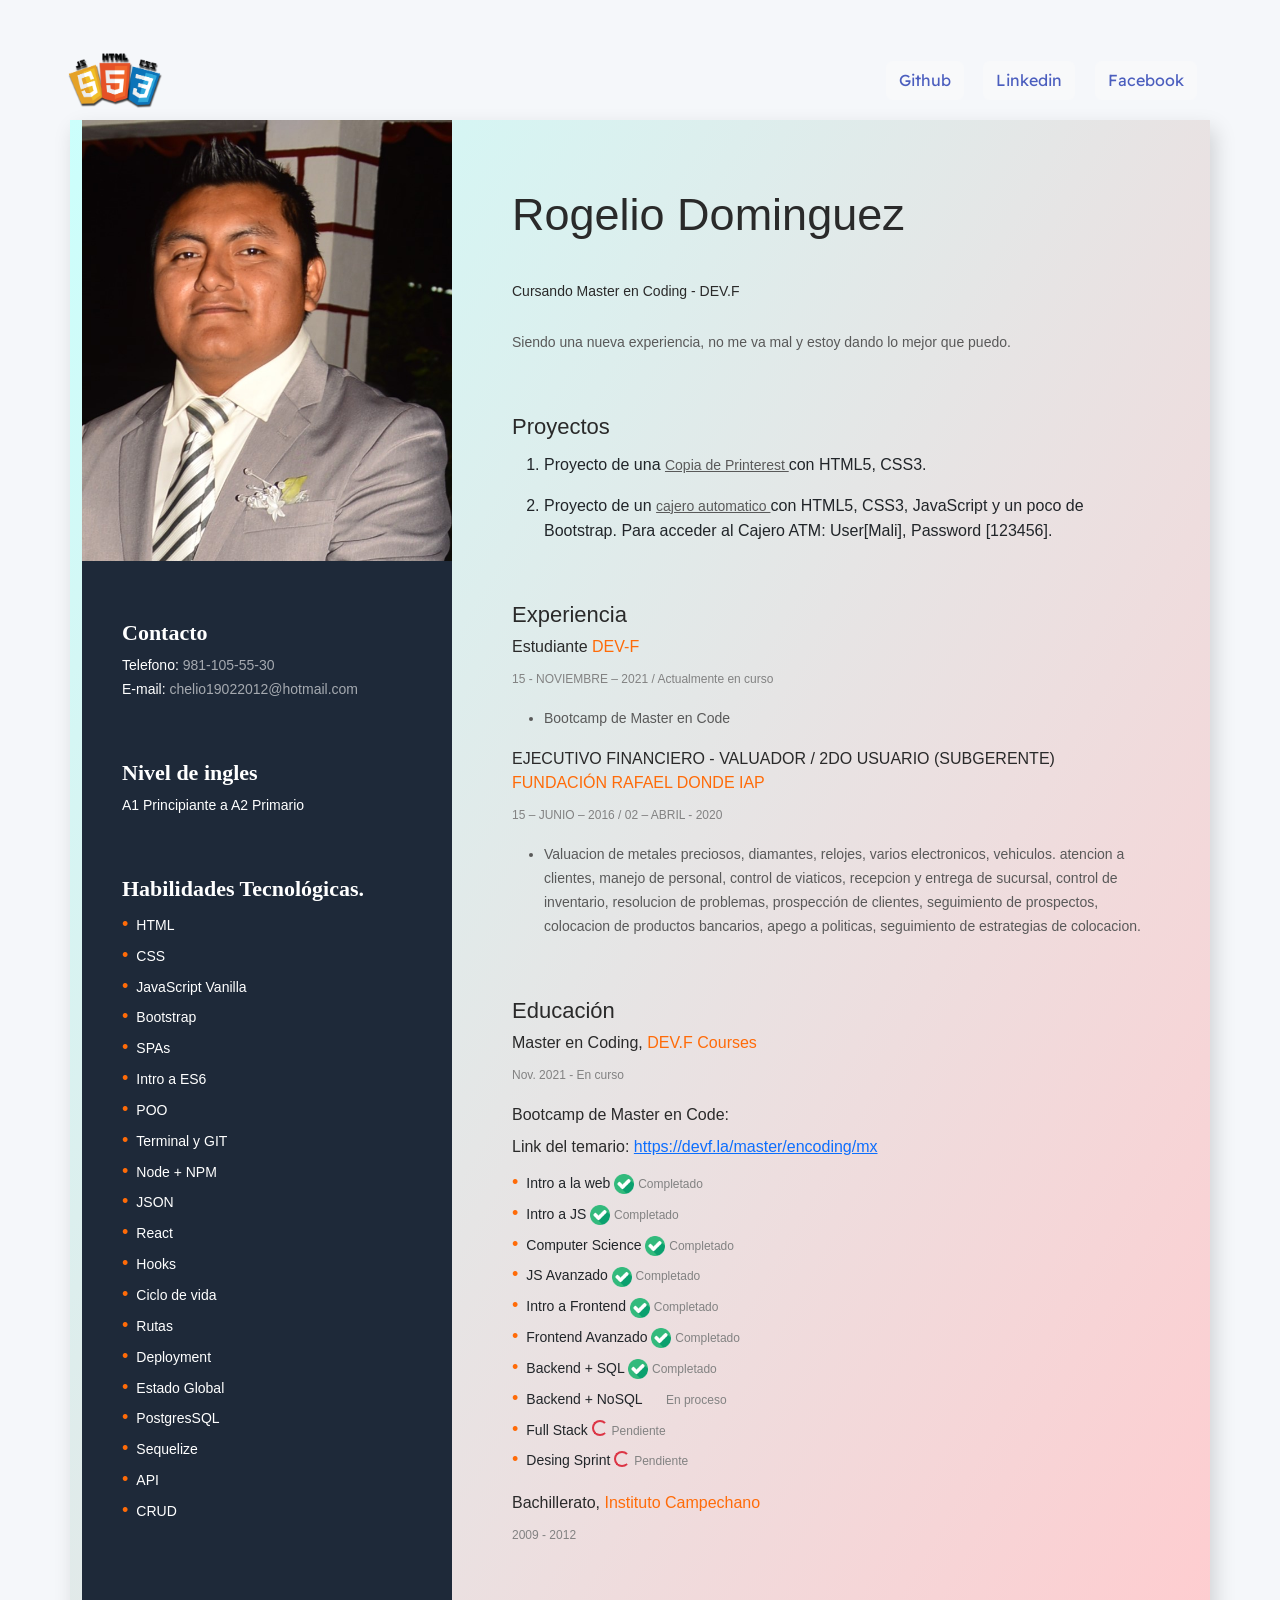
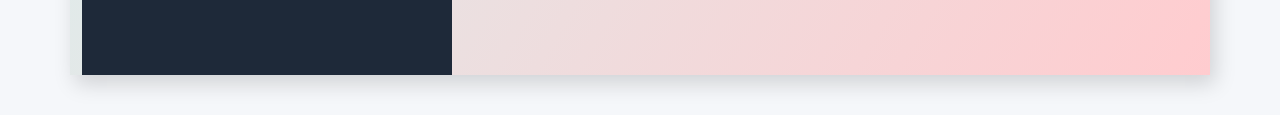
==== commit cfe871f1: "Update index.html Se agregó información para acceder al cajero automatico" ====
--- a/index.html
+++ b/index.html
@@ -130,7 +130,7 @@
                       <a href="https://chelio1902.github.io/proyecto-cajero-automatico/index.html" target="_blank" class="experience-item">
                          cajero automatico 
                       </a>
-                      con HTML5, CSS3, JavaScript y un poco de Bootstrap.
+                      con HTML5, CSS3, JavaScript y un poco de Bootstrap. Para acceder al Cajero ATM: User[Mali], Password [123456].
                     </p>
                   </li>
                 </ol>
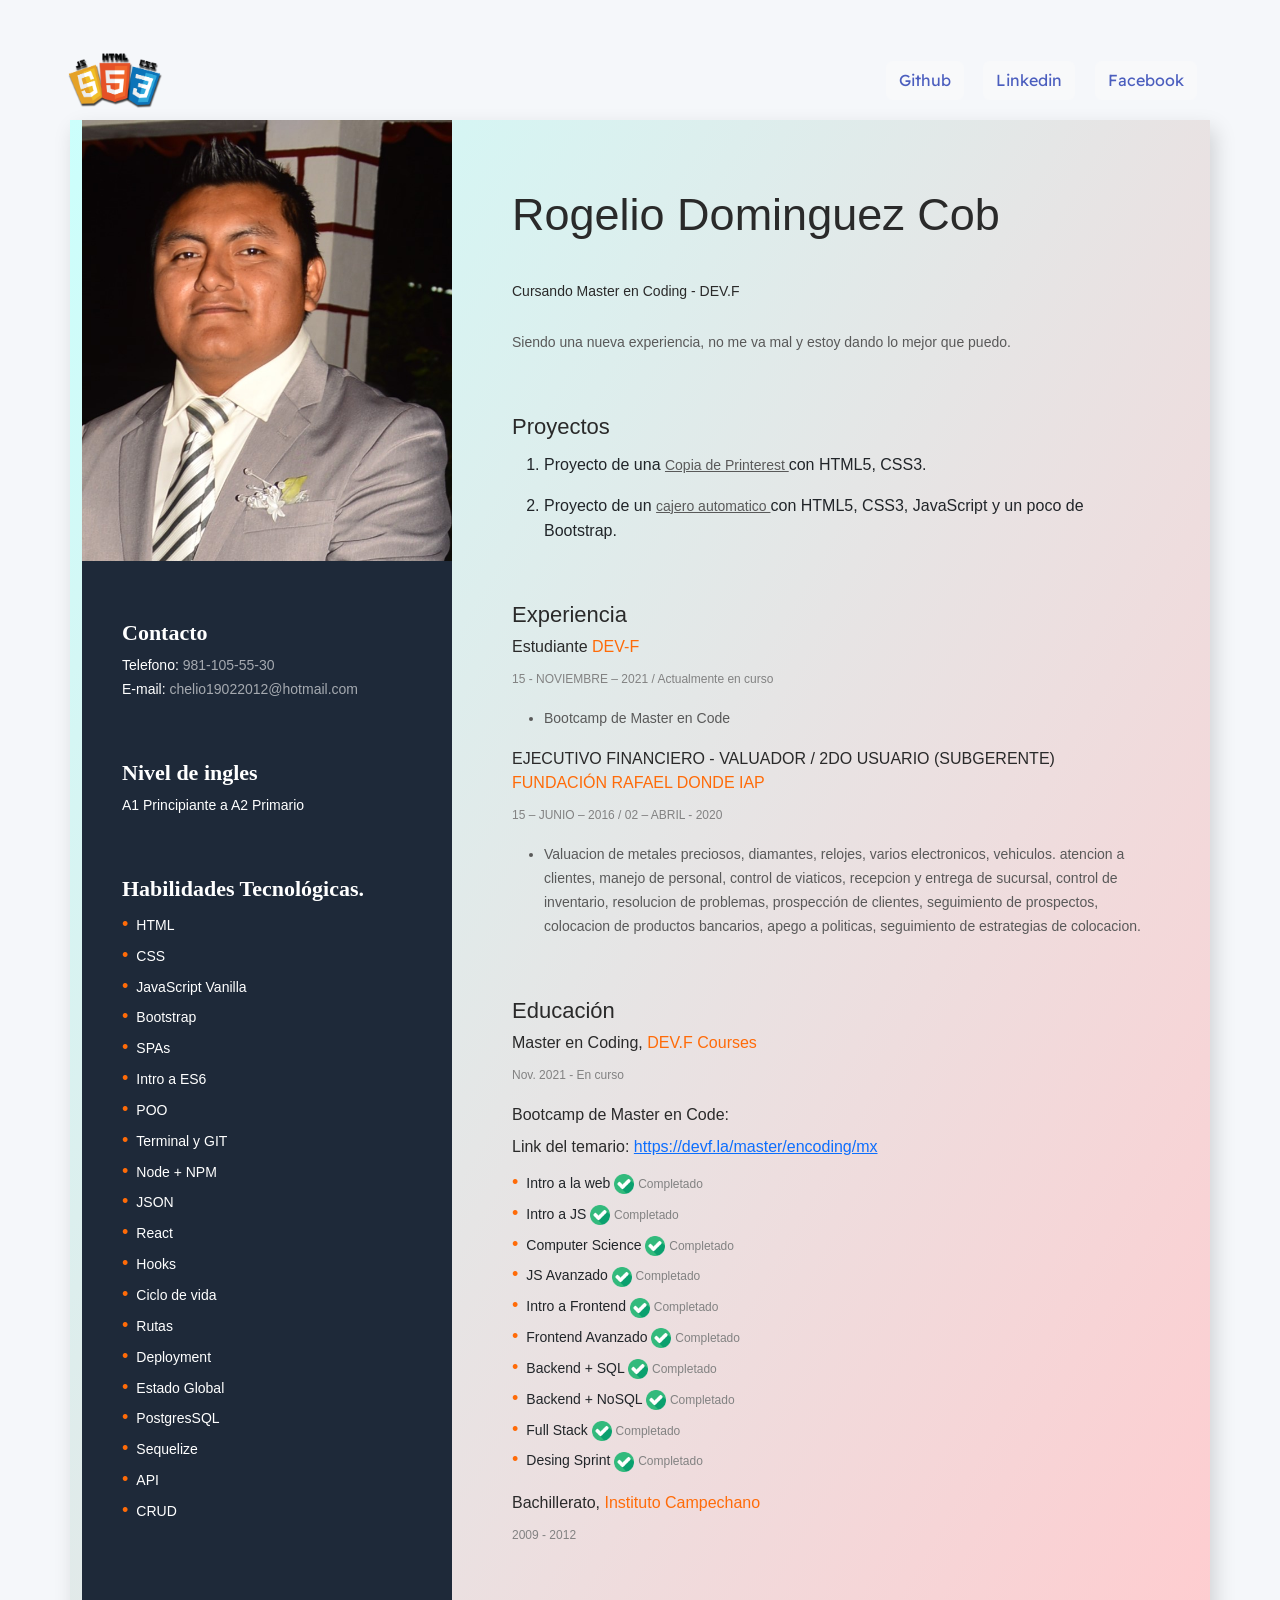
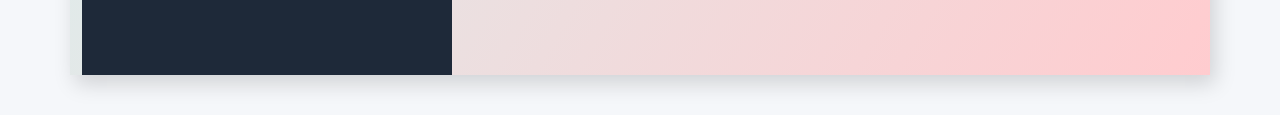
==== commit cb8df062: "actualizando cv, master en coding finalizado" ====
--- a/index.html
+++ b/index.html
@@ -102,7 +102,7 @@
             </aside>
             <div class="right-side">
               <section class="bio">
-                <h1 class="bio-title">Rogelio Dominguez</h1>
+                <h1 class="bio-title">Rogelio Dominguez Cob</h1>
                 <p class="bio-occupation">
                   Cursando Master en Coding - DEV.F
                 </p>
@@ -130,7 +130,7 @@
                       <a href="https://chelio1902.github.io/proyecto-cajero-automatico/index.html" target="_blank" class="experience-item">
                          cajero automatico 
                       </a>
-                      con HTML5, CSS3, JavaScript y un poco de Bootstrap. Para acceder al Cajero ATM: User[Mali], Password [123456].
+                      con HTML5, CSS3, JavaScript y un poco de Bootstrap.
                     </p>
                   </li>
                 </ol>
@@ -211,22 +211,16 @@
                     <h class="education-time" >Completado</h>
                   </li>
                   <li class="skills-item">Backend + NoSQL
-                    <div class="spinner-grow spinner-grow-sm text-warning" role="status">
-                      <span class="visually-hidden">Loading...</span>
-                    </div>
-                    <h class="education-time" >En proceso</h>
+                    <img class="course-completed" src="./img/comprobado.png" alt="logo_completado">
+                    <h class="education-time" >Completado</h>
                   </li>
                   <li class="skills-item">Full Stack
-                    <div class="spinner-border spinner-border-sm text-danger" role="status">
-                      <span class="visually-hidden">Loading...</span>
-                    </div>
-                    <h class="education-time" >Pendiente</h>
+                    <img class="course-completed" src="./img/comprobado.png" alt="logo_completado">
+                    <h class="education-time" >Completado</h>
                   </li>
                   <li class="skills-item">Desing Sprint
-                    <div class="spinner-border spinner-border-sm text-danger" role="status">
-                      <span class="visually-hidden">Loading...</span>
-                    </div>
-                    <h class="education-time" >Pendiente</h>
+                    <img class="course-completed" src="./img/comprobado.png" alt="logo_completado">
+                    <h class="education-time" >Completado</h>
                   </li>
                 </ul>
                 <h3 class="education-degree">
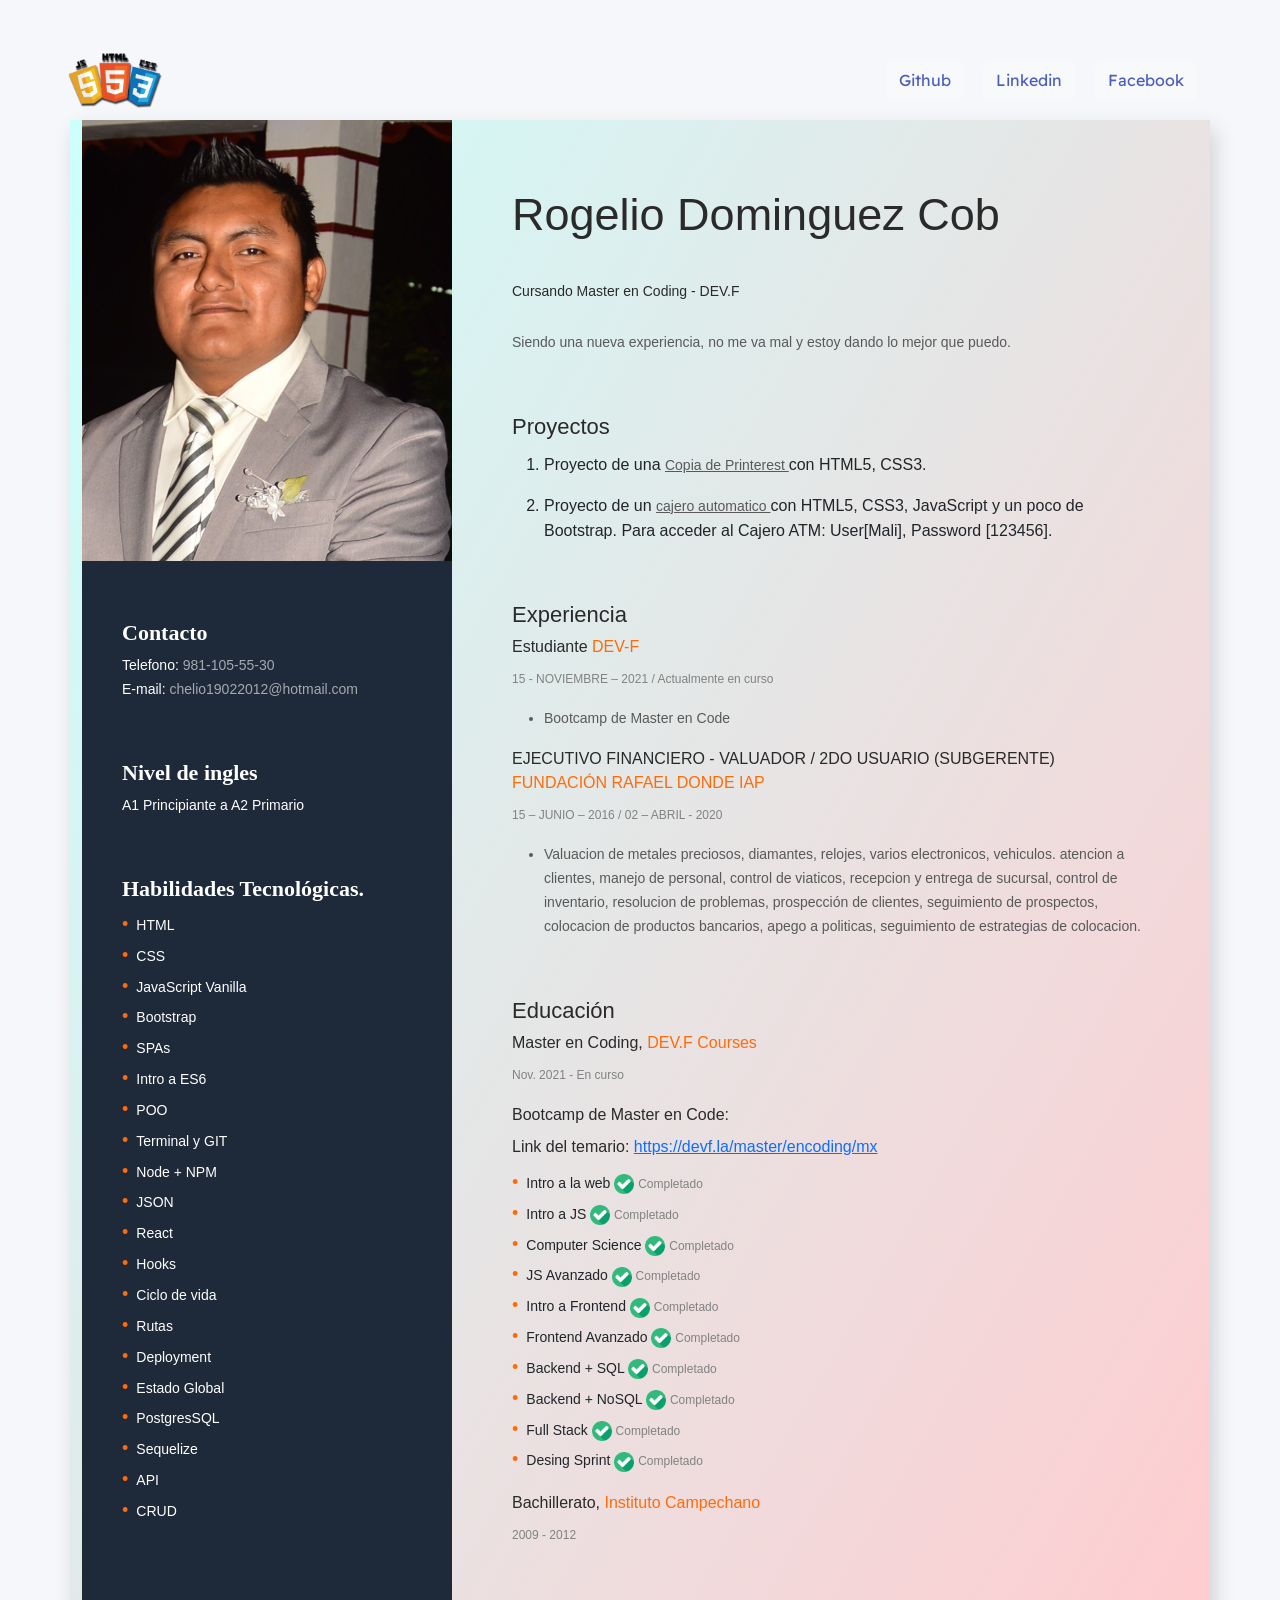
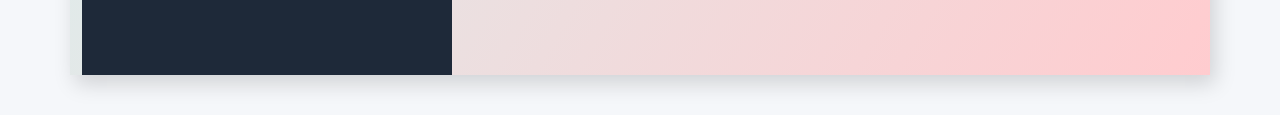
==== commit 74c0778b: "Merge branch 'main' of https://github.com/CHELIO1902/cv-personal" ====
--- a/index.html
+++ b/index.html
@@ -130,7 +130,7 @@
                       <a href="https://chelio1902.github.io/proyecto-cajero-automatico/index.html" target="_blank" class="experience-item">
                          cajero automatico 
                       </a>
-                      con HTML5, CSS3, JavaScript y un poco de Bootstrap.
+                      con HTML5, CSS3, JavaScript y un poco de Bootstrap. Para acceder al Cajero ATM: User[Mali], Password [123456].
                     </p>
                   </li>
                 </ol>
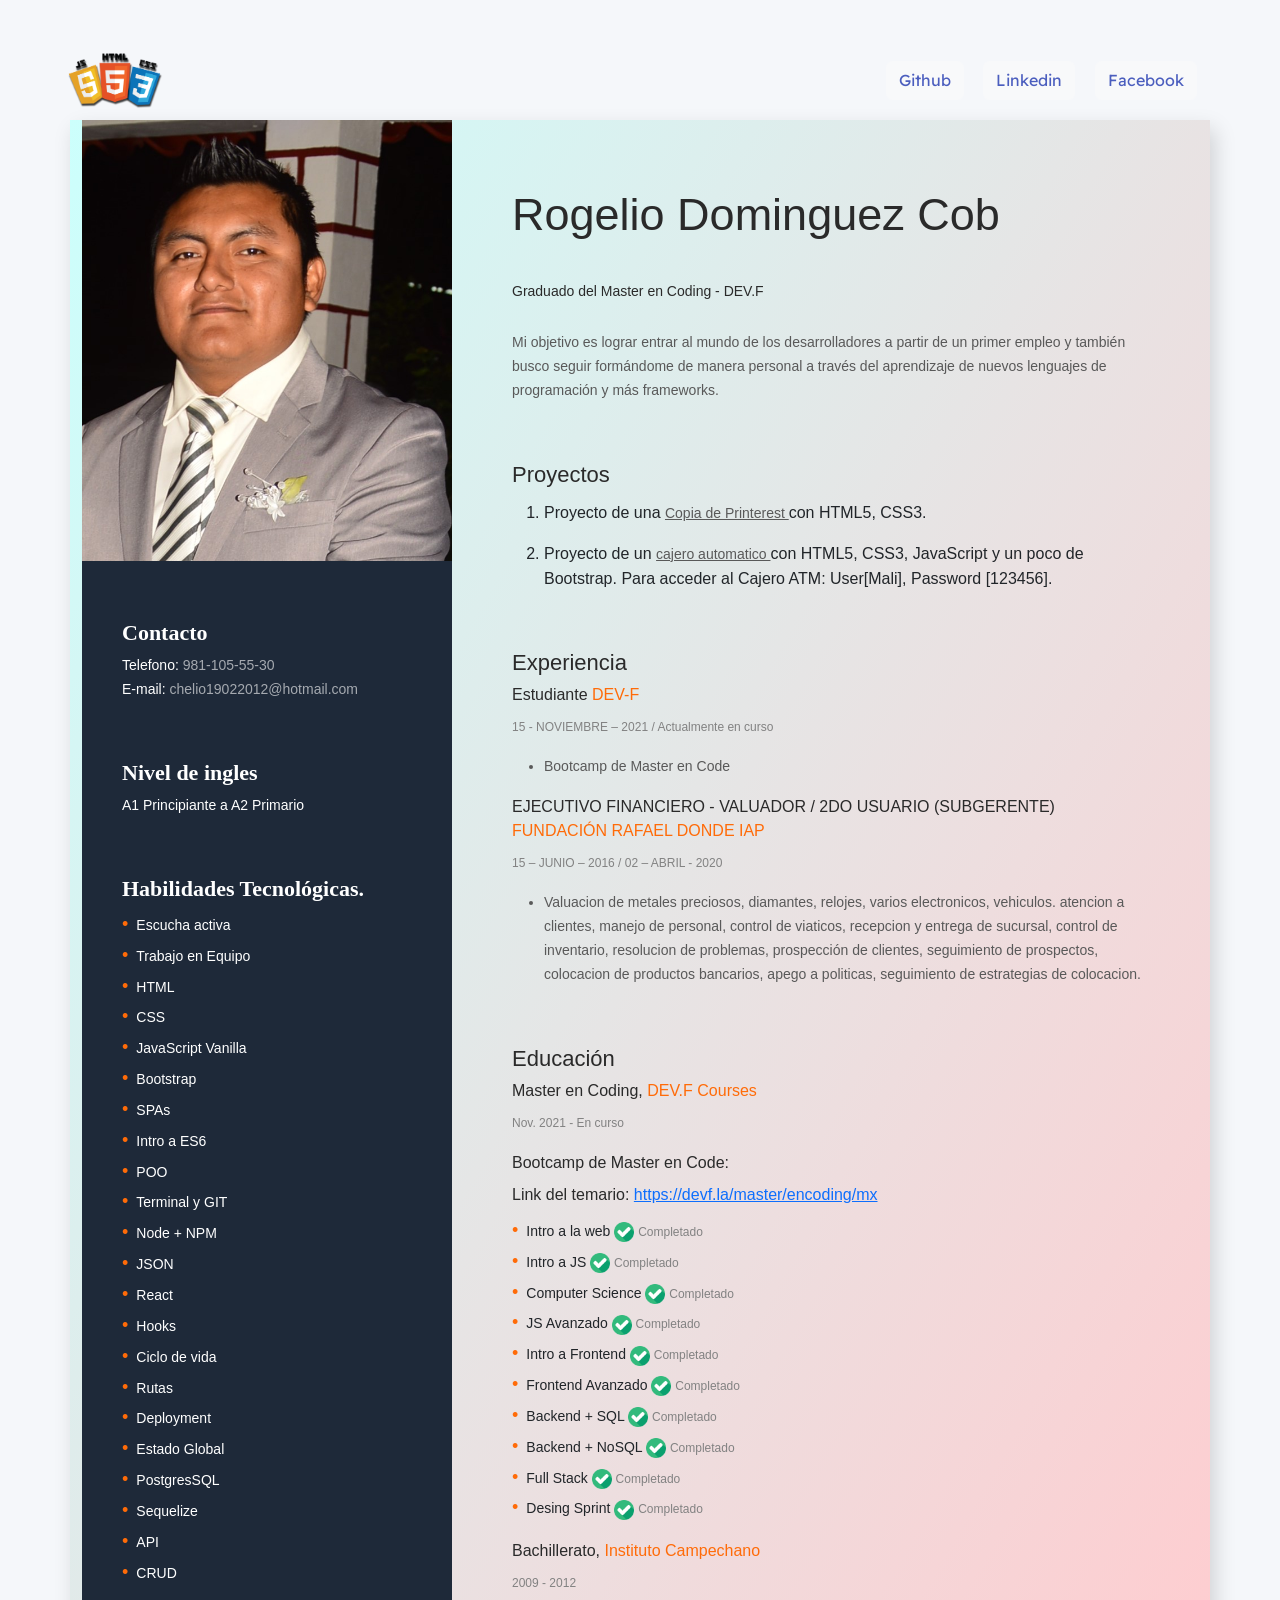
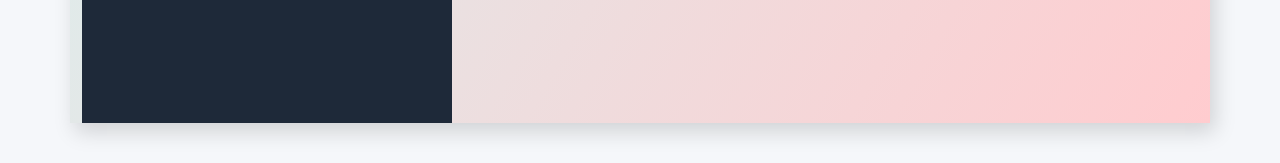
==== commit 5f0b5128: "actualizacion de onjetivo y termino de curso" ====
--- a/index.html
+++ b/index.html
@@ -76,6 +76,8 @@
                   Habilidades Tecnológicas.
                 </h2>
                 <ul class="skills-list">
+                  <li class="skills-item">Escucha activa</li>
+                  <li class="skills-item">Trabajo en Equipo</li>
                   <li class="skills-item">HTML</li>
                   <li class="skills-item">CSS</li>
                   <li class="skills-item">JavaScript Vanilla</li>
@@ -104,9 +106,13 @@
               <section class="bio">
                 <h1 class="bio-title">Rogelio Dominguez Cob</h1>
                 <p class="bio-occupation">
-                  Cursando Master en Coding - DEV.F
+                  Graduado del Master en Coding - DEV.F
                 </p>
-                <p class="bio-about">Siendo una nueva experiencia, no me va mal y estoy dando lo mejor que puedo.
+                <p class="bio-about">Mi objetivo es lograr entrar al mundo de los
+                                    desarrolladores a partir de un primer empleo y
+                                    también busco seguir formándome de manera
+                                    personal a través del aprendizaje de nuevos
+                                    lenguajes de programación y más frameworks.
                 </p>
               </section>
               
